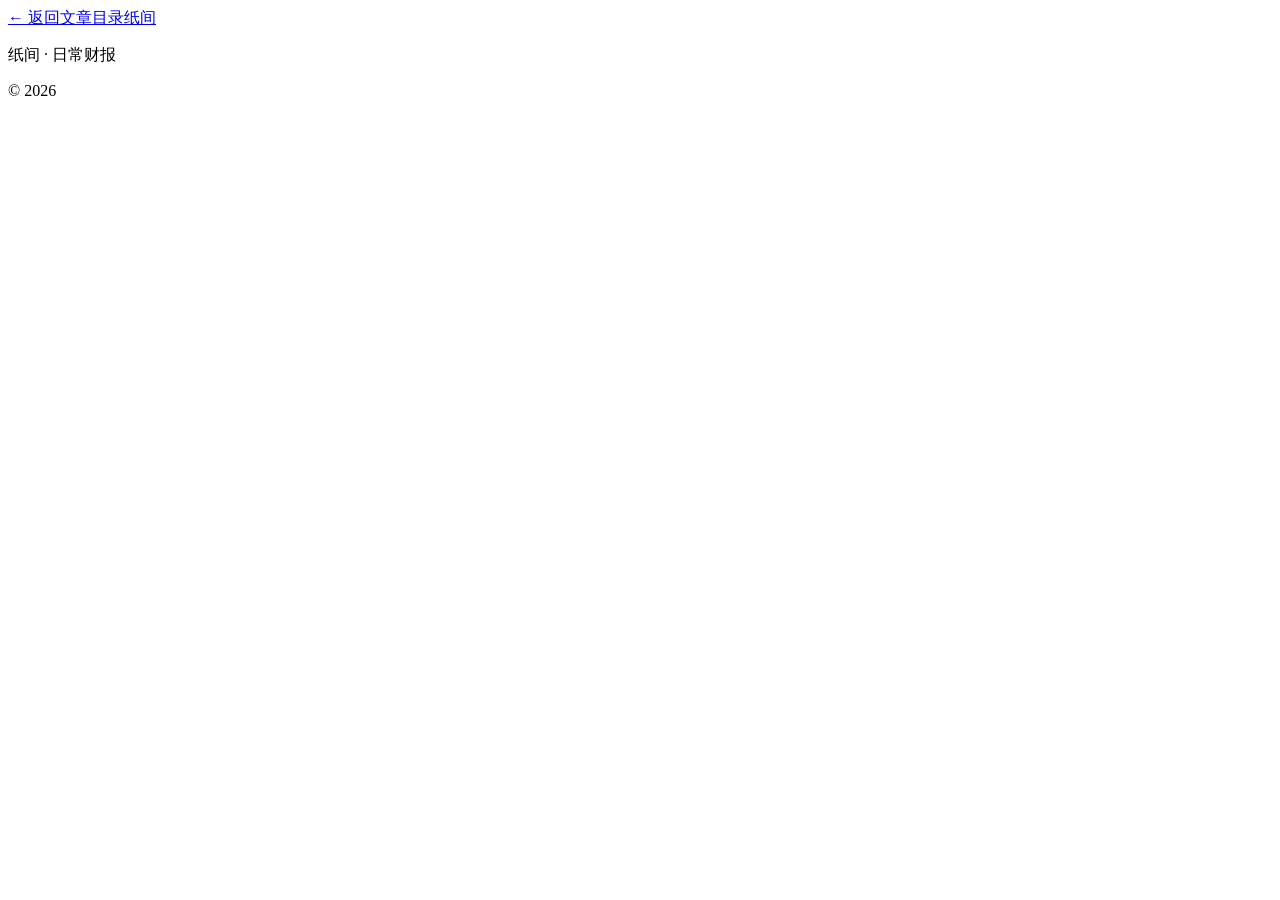
==== article.html @ 3ba77f06 "Create article.html" ====
<!doctype html>
<html lang="zh-CN">
  <head>
    <meta charset="UTF-8" />
    <meta name="viewport" content="width=device-width, initial-scale=1.0" />
    <meta name="theme-color" content="#f7f7f3" />
    <title>纸间 | 文章详情</title>
    <link rel="preconnect" href="https://fonts.googleapis.com" />
    <link rel="preconnect" href="https://fonts.gstatic.com" crossorigin />
    <link href="https://fonts.googleapis.com/css2?family=DM+Mono:wght@400;500&family=Noto+Serif+SC:wght@400;500;600;700&family=Source+Sans+3:wght@400;500;600;700&display=swap" rel="stylesheet" />
    <link rel="stylesheet" href="styles.css" />
  </head>
  <body class="detail-page">
    <div class="site-shell page-enter">
      <header class="topbar detail-topbar"><a class="back-link" href="index.html">← 返回文章目录</a><a class="brand" href="index.html" aria-label="纸间首页"><span>纸</span>间</a></header>
      <main class="detail-main"><article class="article-view detail-view" id="articleView" aria-live="polite"></article></main>
      <footer><p>纸间 · 日常财报</p><p>© 2026</p></footer>
    </div>
    <script src="detail.js"></script>
  </body>
</html>
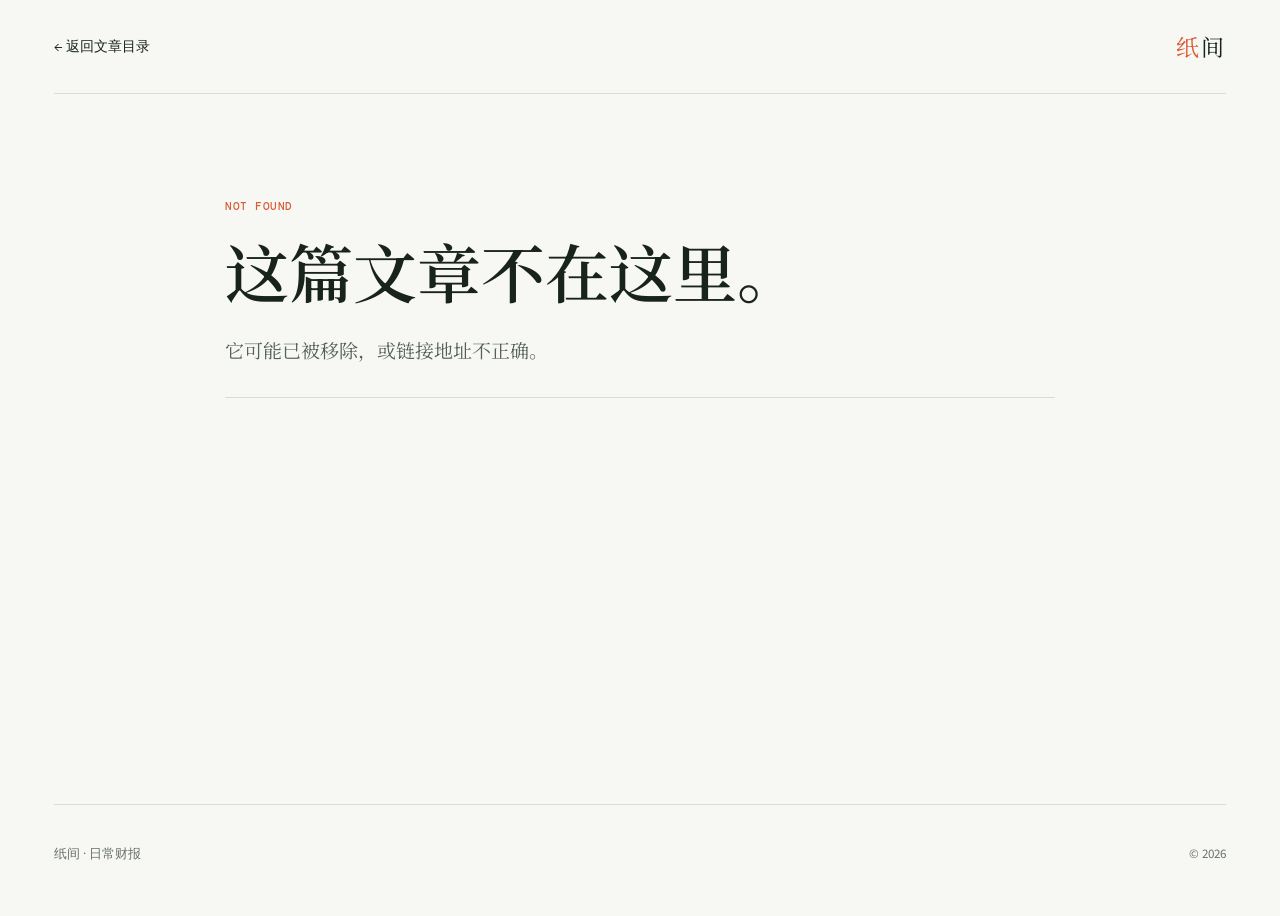
==== commit 9e1a34dd: "Add July 6 earnings article to personal blog" ====
--- a/article.html
+++ b/article.html
@@ -16,6 +16,7 @@
       <main class="detail-main"><article class="article-view detail-view" id="articleView" aria-live="polite"></article></main>
       <footer><p>纸间 · 日常财报</p><p>© 2026</p></footer>
     </div>
+    <script src="articles.js"></script>
     <script src="detail.js"></script>
   </body>
 </html>
--- a/styles.css
+++ b/styles.css
@@ -0,0 +1,37 @@
+:root { --paper:#f7f7f3; --ink:#18231e; --muted:#69726c; --line:#d9ddd6; --accent:#d95d39; --lime:#bdd74e; }
+* { box-sizing:border-box; }
+html { scroll-behavior:smooth; }
+body { margin:0; background:var(--paper); color:var(--ink); font-family:"Source Sans 3", sans-serif; }
+button,input,textarea { font:inherit; }
+.site-shell { max-width:1360px; margin:auto; padding:0 54px; }
+.topbar { height:94px; display:flex; align-items:center; border-bottom:1px solid var(--line); justify-content:space-between; }
+.brand { font-family:"Noto Serif SC",serif; font-size:23px; color:var(--ink); text-decoration:none; letter-spacing:2px; }.brand span{ color:var(--accent); }
+nav { display:flex; gap:30px; margin-left:90px; } nav a { color:var(--muted); text-decoration:none; font-size:15px; } nav a.active,nav a:hover { color:var(--ink); }
+.topbar-actions{display:flex;align-items:center;gap:10px}.favorites-button,.journal-link{border:1px solid var(--line);border-radius:999px;background:transparent;color:var(--ink);padding:9px 13px;cursor:pointer;text-decoration:none;font-size:14px;transition:background-color .2s ease,transform .2s ease}.favorites-button:hover,.journal-link:hover{background:#fff;transform:translateY(-1px)}.publish-button,.save-button { background:var(--ink); color:#fff; border:0; padding:11px 17px; cursor:pointer; font-weight:600; }.publish-button span{color:var(--lime);font-size:20px;line-height:12px;margin-right:5px}.publish-button:hover,.save-button:hover{background:#304139}
+.intro { padding:100px 0 82px; border-bottom:1px solid var(--line); }.eyebrow { color:var(--accent); font:500 11px "DM Mono",monospace; letter-spacing:1px; margin:0 0 24px; }
+h1,h2,h3 { font-family:"Noto Serif SC",serif; font-weight:600; }.intro h1 { font-size:clamp(46px,6vw,78px); letter-spacing:0; line-height:1.15; margin:0 0 24px; }.intro-copy { color:var(--muted); font-size:18px; line-height:1.8; margin:0; }
+.content-grid { min-height:360px; }.article-index { padding:36px 0 54px; max-width:760px; }.index-head { color:var(--muted); display:flex; justify-content:space-between; font:500 11px "DM Mono",monospace; letter-spacing:1px; padding-bottom:22px; }
+.article-list { display:flex; flex-direction:column; }.article-item { position:relative; display:block; text-align:left; border:0; border-top:1px solid var(--line); padding:17px 27px 17px 0; background:transparent; cursor:pointer; color:var(--ink); text-decoration:none; transition:padding .22s ease, color .22s ease, background-color .22s ease; }.article-item:last-child { border-bottom:1px solid var(--line); }.article-item.active { padding-left:13px; border-left:3px solid var(--accent); }.article-item:hover { padding-left:10px; color:var(--accent); }.article-item time { font:500 10px "DM Mono",monospace; color:var(--muted); }.article-item h3 { margin:7px 0 0; font-size:16px; line-height:1.45; font-weight:500; }.read-arrow { position:absolute; right:3px; top:50%; opacity:0; transform:translate(-8px,-50%); transition:opacity .22s ease,transform .22s ease; }.article-item:hover .read-arrow { opacity:1; transform:translate(0,-50%); }
+.article-view { padding:64px min(8vw,112px); max-width:930px; }.article-meta { font:500 11px "DM Mono",monospace; color:var(--accent); letter-spacing:.5px; }.article-view h2 { font-size:clamp(30px,4vw,48px); line-height:1.24; margin:18px 0 24px; }.article-view .lead { color:#536058; font-family:"Noto Serif SC",serif; font-size:19px; line-height:1.8; border-bottom:1px solid var(--line); padding-bottom:30px; margin-bottom:30px; }.article-body { font-family:"Noto Serif SC",serif; font-size:17px; line-height:2; }.article-body p { margin:0 0 20px; }.article-body h3 { font-size:22px; margin:34px 0 14px; }.article-body blockquote { border-left:3px solid var(--lime); color:#506057; margin:25px 0; padding:7px 0 7px 20px; }.article-body strong { color:var(--accent); font-weight:600; }
+.inline-image{margin:30px 0;border-radius:16px;overflow:hidden;background:#edf0ea}.inline-image img{display:block;width:100%;max-height:500px;object-fit:cover}.inline-image figcaption,.inline-chart figcaption{display:flex;align-items:center;justify-content:space-between;padding:11px 14px;color:var(--muted);font:13px "Source Sans 3",sans-serif}.inline-chart{margin:30px 0;padding:18px;border:1px solid var(--line);border-radius:16px;background:#fbfcf9}.inline-chart figcaption{padding:0 0 15px;color:var(--ink);font-weight:600}.chart-bars{display:flex;gap:12px;align-items:end;height:190px;padding:10px 4px 0;border-bottom:1px solid var(--line)}.chart-bar-wrap{position:relative;flex:1;height:100%;display:flex;flex-direction:column;justify-content:end;align-items:center;min-width:28px}.chart-bar{display:block;width:min(100%,44px);border-radius:9px 9px 2px 2px;background:var(--lime);animation:grow-bar .6s cubic-bezier(.2,.8,.2,1) both;transform-origin:bottom}.chart-value{font:12px "DM Mono",monospace;color:var(--muted);margin-bottom:5px}.chart-label{margin-top:7px;font:11px "Source Sans 3",sans-serif;color:var(--muted);white-space:nowrap;overflow:hidden;max-width:100%;text-overflow:ellipsis}.zoomable{cursor:zoom-in;transition:box-shadow .25s ease,transform .25s ease}.zoomable.expanded{position:fixed;z-index:20;inset:5vh 5vw;margin:0;display:flex;flex-direction:column;justify-content:center;background:#fff;box-shadow:0 24px 90px rgba(17,30,22,.35);cursor:zoom-out}.zoomable.expanded img{max-height:80vh;object-fit:contain}.zoomable.expanded .chart-bars{height:min(65vh,520px)}.hover-collect{opacity:0;border:1px solid #d8ded5;border-radius:999px;background:#fff;color:var(--ink);padding:6px 11px;font:600 12px "Source Sans 3",sans-serif;cursor:pointer;transition:opacity .18s ease,transform .18s ease,border-color .18s ease}.collectable-title{display:flex;align-items:center;gap:13px}.collectable-title:hover .hover-collect,.inline-image:hover .hover-collect,.inline-chart:hover .hover-collect{opacity:1}.hover-collect:hover{border-color:var(--accent);color:var(--accent);transform:translateY(-1px)}.selection-collect{position:fixed;z-index:30;border:0;border-radius:999px;background:var(--ink);color:#fff;padding:8px 12px;box-shadow:0 8px 20px rgba(17,30,22,.2);cursor:pointer}.collection-picker{display:grid;grid-template-columns:repeat(auto-fit,minmax(130px,1fr));gap:10px}.collection-picker button{padding:14px;border:1px solid var(--line);border-radius:12px;background:#fbfcf9;text-align:left;cursor:pointer;font-weight:600}.collection-picker button:hover{border-color:var(--accent);color:var(--accent)}@keyframes grow-bar{from{transform:scaleY(.05)}to{transform:scaleY(1)}}
+.empty-list { margin:0; padding:21px 0; border-top:1px solid var(--line); color:var(--muted); font-size:14px; line-height:1.7; }.empty-reading { padding:70px 0; text-align:center; color:var(--muted); }.empty-reading span { color:var(--accent); font-size:25px; }.empty-reading h2 { color:var(--ink); font-size:30px; margin:13px 0 7px; }.empty-reading p { margin:0; }
+footer { border-top:1px solid var(--line); padding:27px 0 40px; display:flex; justify-content:space-between; color:var(--muted); font-size:13px; }
+.detail-topbar { justify-content:space-between; }.back-link { color:var(--ink); font-size:14px; text-decoration:none; }.back-link:hover { color:var(--accent); }.detail-main { min-height:calc(100vh - 190px); }.detail-view { max-width:830px; margin:0 auto; padding:105px 0; }.article-title-row { display:flex; gap:24px; align-items:flex-start; justify-content:space-between; }.detail-view h1 { font-size:clamp(38px,5vw,64px); font-family:"Noto Serif SC",serif; line-height:1.22; margin:18px 0 24px; }.article-actions { display:flex; gap:8px; flex:none; margin-top:19px; }.edit-link,.delete-button { border:1px solid #cbd2c9; border-radius:999px; background:#fff; color:var(--ink); padding:7px 12px; cursor:pointer; font:600 13px "Source Sans 3",sans-serif; text-decoration:none; transition:transform .18s ease,box-shadow .18s ease,border-color .18s ease,color .18s ease; }.edit-link:hover,.delete-button:hover { border-color:var(--accent); color:var(--accent); transform:translateY(-2px); box-shadow:0 5px 14px rgba(23,35,29,.1); }.delete-button:hover { background:#fff5f1; }.page-enter { animation:page-enter .55s cubic-bezier(.2,.75,.3,1) both; }@keyframes page-enter { from { opacity:0; transform:translateY(14px); } to { opacity:1; transform:translateY(0); } }
+dialog { width:min(700px, calc(100% - 30px)); border:0; padding:0; background:transparent; border-radius:24px; }dialog::backdrop{background:rgba(20,31,26,.48);backdrop-filter:blur(7px);animation:backdrop-in .28s ease-out}dialog[open]{animation:dialog-in .42s cubic-bezier(.2,.85,.25,1) both}.composer-card { background:#fff; padding:34px; border:1px solid rgba(216,221,214,.9); border-radius:24px; box-shadow:0 28px 85px rgba(17,30,22,.22); }.composer-head { display:flex; justify-content:space-between; align-items:flex-start; margin-bottom:25px; padding:3px 3px 22px; border-bottom:1px solid var(--line); }.composer-head .eyebrow{margin-bottom:8px}.composer-head h2{margin:0;font-size:29px}.icon-button{width:36px;height:36px;border:0;border-radius:50%;background:#edf0ea;font-size:29px;line-height:28px;cursor:pointer;color:var(--muted);transition:transform .2s ease,background-color .2s ease,color .2s ease}.icon-button:hover{background:var(--ink);color:#fff;transform:rotate(90deg)}
+label { display:block; font-weight:600; font-size:14px; margin-top:16px; }.label-note { color:var(--muted); font-size:12px; font-weight:400; }input,textarea { display:block; width:100%; margin-top:7px; border:1px solid #d7ddd5; border-radius:10px; padding:11px 13px; outline:0; background:#f9faf7; resize:vertical; font-size:15px; transition:border-color .2s ease,box-shadow .2s ease,background-color .2s ease; }input:focus,textarea:focus{border-color:var(--accent);background:#fff;box-shadow:0 0 0 4px rgba(217,93,57,.12)}.form-row{display:grid;grid-template-columns:1fr 1fr;gap:16px}.import-row{display:flex;gap:12px;align-items:center;margin-top:18px;padding:11px 13px;border:1px dashed #c7cec5;border-radius:12px;color:var(--muted);font-size:12px}.import-button,.cancel-button{background:transparent;border:1px solid #bac2b9;border-radius:9px;padding:9px 13px;cursor:pointer;transition:transform .18s ease,border-color .18s ease,background-color .18s ease}.import-button:hover,.cancel-button:hover{border-color:var(--ink);background:#f1f4ef;transform:translateY(-1px)}.composer-actions{display:flex;justify-content:flex-end;gap:12px;margin-top:26px;padding-top:21px;border-top:1px solid var(--line)}.save-button{border-radius:9px;padding:10px 18px;transition:transform .18s ease,box-shadow .18s ease,background-color .18s ease}.save-button:hover{transform:translateY(-2px);box-shadow:0 8px 18px rgba(24,35,30,.19)}@keyframes dialog-in{from{opacity:0;transform:translateY(20px) scale(.97)}to{opacity:1;transform:translateY(0) scale(1)}}@keyframes backdrop-in{from{opacity:0}to{opacity:1}}
+.content-tools{display:flex;gap:10px;margin-top:18px}.tool-button{border:1px solid #cbd2c9;border-radius:999px;background:#fff;color:var(--ink);padding:8px 12px;cursor:pointer;transition:transform .18s ease,border-color .18s ease}.tool-button:hover{border-color:var(--accent);transform:translateY(-1px)}.chart-builder{margin-top:14px;padding:4px 15px 15px;border:1px solid #dce2da;border-radius:14px;background:#f6f8f4}.insert-chart-button{margin-top:15px;border:0;border-radius:9px;background:var(--lime);color:var(--ink);padding:9px 13px;font-weight:600;cursor:pointer}.favorites-card{width:min(620px,calc(100vw - 30px));max-height:min(700px,calc(100vh - 30px));overflow:auto;background:#fff;padding:30px;border:1px solid var(--line);border-radius:24px;box-shadow:0 28px 85px rgba(17,30,22,.22)}.folder-form{display:flex;gap:10px}.folder-form input{margin:0}.folder-pills{display:flex;flex-wrap:wrap;gap:8px;margin:17px 0}.folder-pill{border-radius:999px;background:#eef2e7;color:#4c5c3d;padding:5px 10px;font-size:12px}.favorites-list{display:grid;gap:10px}.favorite-card{display:flex;justify-content:space-between;gap:18px;padding:14px;border:1px solid var(--line);border-radius:14px;background:#fbfcf9}.favorite-card p,.favorite-card h3,.favorite-card span{margin:0}.favorite-card p,.favorite-card span{font-size:12px;color:var(--muted)}.favorite-card h3{font-family:"Noto Serif SC",serif;font-size:16px}.remove-favorite{border:0;border-radius:50%;background:#f1f4ef;width:28px;height:28px;cursor:pointer;color:var(--muted)}.empty-favorites{color:var(--muted);line-height:1.7}
+.content-tools{display:flex;gap:10px;margin-top:18px}.tool-button{border:1px solid #cbd2c9;border-radius:999px;background:#fff;color:var(--ink);padding:8px 12px;cursor:pointer;transition:transform .18s ease,border-color .18s ease}.tool-button:hover{border-color:var(--accent);transform:translateY(-1px)}.chart-builder{margin-top:14px;padding:4px 15px 15px;border:1px solid #dce2da;border-radius:14px;background:#f6f8f4}.insert-chart-button{margin-top:15px;border:0;border-radius:9px;background:var(--lime);color:var(--ink);padding:9px 13px;font-weight:600;cursor:pointer}.favorites-card{width:min(620px,calc(100vw - 30px));max-height:min(700px,calc(100vh - 30px));overflow:auto;background:#fff;padding:30px;border:1px solid var(--line);border-radius:24px;box-shadow:0 28px 85px rgba(17,30,22,.22)}.folder-form{display:flex;gap:10px}.folder-form input{margin:0}.folder-form .save-button{min-width:76px;white-space:nowrap}.folder-pills{display:flex;flex-wrap:wrap;gap:8px;margin:17px 0}.folder-pill{border:0;border-radius:999px;background:#eef2e7;color:#4c5c3d;padding:7px 12px;font-size:13px;cursor:pointer}.folder-pill.active{background:var(--ink);color:#fff}.favorites-list{display:grid;gap:20px}.folder-section{border:1px solid var(--line);border-radius:16px;padding:15px}.folder-section>h3{margin:0 0 13px;font-size:19px}.favorite-tabs{display:grid;grid-template-columns:repeat(4,1fr);gap:7px}.favorite-tab{border:1px solid var(--line);border-radius:10px;background:#fff;padding:10px 6px;cursor:pointer;font-weight:600}.favorite-tab span{display:block;color:var(--muted);font:11px "DM Mono",monospace;margin-top:3px}.favorite-tab.active{border-color:var(--accent);background:#fff5f1;color:var(--accent)}.favorite-detail{margin-top:13px;border-top:1px solid var(--line)}.favorite-card{display:flex;justify-content:space-between;gap:18px;padding:10px 0}.favorite-card h3{margin:0;font-family:"Noto Serif SC",serif;font-size:16px}.remove-favorite{border:0;border-radius:50%;background:#f1f4ef;width:28px;height:28px;cursor:pointer;color:var(--muted)}.empty-favorites,.empty-group{color:var(--muted);line-height:1.7}.empty-group{margin:15px 0 2px;font-size:13px}.notes-home{padding:80px 0}.write-note-module{border-bottom:1px solid var(--line);padding:0 0 58px}.write-note-module>div{display:flex;align-items:end;justify-content:space-between;gap:30px}.write-note-module h1{font-size:clamp(44px,6vw,72px);margin:0}.write-note-module p:not(.eyebrow){margin:15px 0 0;color:var(--muted);font-size:18px}.write-note-link{flex:none;border-radius:999px;background:var(--ink);color:#fff;padding:13px 18px;text-decoration:none;font-weight:600;transition:transform .2s ease}.write-note-link:hover{transform:translateY(-3px)}.write-note-link span{color:var(--lime);margin-left:7px;font-size:18px}.saved-notes{padding-top:36px}.notes-grid{display:grid;grid-template-columns:repeat(auto-fill,minmax(240px,1fr));gap:14px}.note-card{border:1px solid var(--line);border-radius:14px;background:#fff;padding:17px;text-align:left;cursor:pointer;transition:transform .2s ease,box-shadow .2s ease}.note-card:hover{transform:translateY(-3px);box-shadow:0 13px 25px rgba(23,35,29,.08)}.note-card time{font:11px "DM Mono",monospace;color:var(--accent)}.note-card h2{font-family:"Noto Serif SC",serif;font-size:20px;margin:7px 0}.note-card p{color:var(--muted);font-size:14px;line-height:1.6;margin:0;display:-webkit-box;-webkit-line-clamp:3;-webkit-box-orient:vertical;overflow:hidden}.note-card span{display:block;margin-top:13px;color:var(--accent);font-size:13px}.note-viewer-card{position:relative;width:min(720px,calc(100vw - 30px));max-height:calc(100vh - 40px);overflow:auto;background:#fff;padding:48px;border-radius:24px;box-shadow:0 28px 85px rgba(17,30,22,.22)}.note-viewer-card .icon-button{position:absolute;right:24px;top:24px}.note-viewer-card time{font:12px "DM Mono",monospace;color:var(--accent)}.note-viewer-card h1{font-size:42px;margin:15px 0 28px}.note-viewer-card p{font-family:"Noto Serif SC",serif;font-size:18px;line-height:2;margin:0 0 17px}.note-editor-page{max-width:760px;margin:0 auto;padding:85px 0}.note-editor-page h1{font-size:52px;margin:0 0 13px}.notes-intro{color:var(--muted);margin:0 0 36px;font-size:17px}.note-actions{display:flex;justify-content:flex-end;gap:10px;margin-top:20px}.reference-button{border:1px solid var(--line);border-radius:9px;background:#fff;padding:10px 14px;cursor:pointer}.reference-list{display:grid;gap:9px}.reference-item{display:grid;gap:4px;border:1px solid var(--line);border-radius:12px;background:#fbfcf9;padding:13px;text-align:left;cursor:pointer}.reference-item span{font-size:12px;color:var(--muted)}.reference-item strong{font-family:"Noto Serif SC",serif}
+@media (max-width:720px){.site-shell{padding:0 22px}.topbar{height:76px}nav{display:none}.topbar-actions{gap:6px}.favorites-button,.journal-link{padding:8px 10px;font-size:13px}.publish-button{padding:9px 12px;font-size:14px}.intro{padding:66px 0 55px}.intro-copy{font-size:16px}.content-grid{display:block}.article-index{border-right:0;padding:28px 0 42px}.article-list{max-height:245px;overflow:auto}.article-view{padding:42px 0 55px}.article-view .lead{font-size:17px}.article-body{font-size:16px}footer{padding-top:22px}.composer-card{padding:25px 20px}.form-row{grid-template-columns:1fr}.composer-head h2{font-size:24px}.article-title-row{display:block}.article-actions{margin-top:-8px;margin-bottom:20px}.write-note-module>div{display:block}.write-note-link{display:inline-block;margin-top:27px}.notes-home{padding:55px 0}.notes-grid{grid-template-columns:1fr}.note-viewer-card{padding:38px 24px}.note-viewer-card h1{font-size:32px}.favorite-tabs{grid-template-columns:repeat(2,1fr)}.folder-form .save-button{min-width:76px}.note-editor-page{padding:55px 0}.note-editor-page h1{font-size:42px}.zoomable.expanded{inset:3vh 3vw}}
+
+.article-body ul{margin:0 0 25px;padding-left:24px}
+.article-body li{margin:8px 0;padding-left:5px}
+.article-body li::marker{color:var(--accent)}
+.article-body a{color:#2c6794;text-decoration-color:#a8c4d8;text-underline-offset:4px}
+.article-body a:hover{color:var(--accent);text-decoration-color:var(--accent)}
+.inline-image{background:#fff;border:1px solid var(--line)}
+.inline-image img{object-fit:contain}
+@media (max-width:720px){
+  .chart-bars{gap:6px}
+  .chart-bar-wrap{min-width:44px}
+  .chart-label{font-size:9px;line-height:1.25;white-space:normal;overflow:visible;text-align:center}
+}
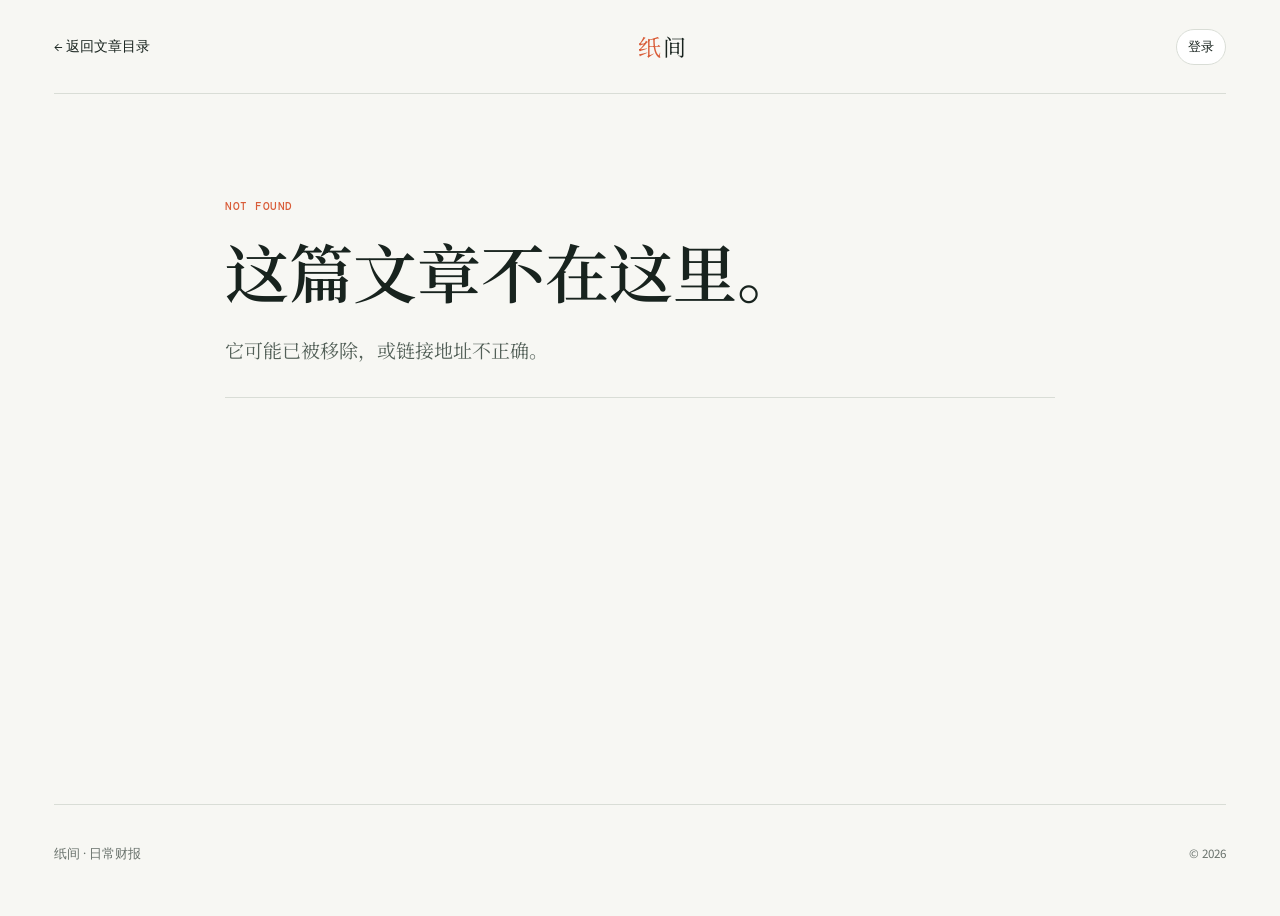
==== commit e09c4be5: "Add account-backed user collections" ====
--- a/article.html
+++ b/article.html
@@ -16,7 +16,9 @@
       <main class="detail-main"><article class="article-view detail-view" id="articleView" aria-live="polite"></article></main>
       <footer><p>纸间 · 日常财报</p><p>© 2026</p></footer>
     </div>
+    <script src="local-content.js"></script>
     <script src="articles.js"></script>
+    <script src="auth.js"></script>
     <script src="detail.js"></script>
   </body>
 </html>
--- a/styles.css
+++ b/styles.css
@@ -13,7 +13,7 @@
 .content-grid { min-height:360px; }.article-index { padding:36px 0 54px; max-width:760px; }.index-head { color:var(--muted); display:flex; justify-content:space-between; font:500 11px "DM Mono",monospace; letter-spacing:1px; padding-bottom:22px; }
 .article-list { display:flex; flex-direction:column; }.article-item { position:relative; display:block; text-align:left; border:0; border-top:1px solid var(--line); padding:17px 27px 17px 0; background:transparent; cursor:pointer; color:var(--ink); text-decoration:none; transition:padding .22s ease, color .22s ease, background-color .22s ease; }.article-item:last-child { border-bottom:1px solid var(--line); }.article-item.active { padding-left:13px; border-left:3px solid var(--accent); }.article-item:hover { padding-left:10px; color:var(--accent); }.article-item time { font:500 10px "DM Mono",monospace; color:var(--muted); }.article-item h3 { margin:7px 0 0; font-size:16px; line-height:1.45; font-weight:500; }.read-arrow { position:absolute; right:3px; top:50%; opacity:0; transform:translate(-8px,-50%); transition:opacity .22s ease,transform .22s ease; }.article-item:hover .read-arrow { opacity:1; transform:translate(0,-50%); }
 .article-view { padding:64px min(8vw,112px); max-width:930px; }.article-meta { font:500 11px "DM Mono",monospace; color:var(--accent); letter-spacing:.5px; }.article-view h2 { font-size:clamp(30px,4vw,48px); line-height:1.24; margin:18px 0 24px; }.article-view .lead { color:#536058; font-family:"Noto Serif SC",serif; font-size:19px; line-height:1.8; border-bottom:1px solid var(--line); padding-bottom:30px; margin-bottom:30px; }.article-body { font-family:"Noto Serif SC",serif; font-size:17px; line-height:2; }.article-body p { margin:0 0 20px; }.article-body h3 { font-size:22px; margin:34px 0 14px; }.article-body blockquote { border-left:3px solid var(--lime); color:#506057; margin:25px 0; padding:7px 0 7px 20px; }.article-body strong { color:var(--accent); font-weight:600; }
-.inline-image{margin:30px 0;border-radius:16px;overflow:hidden;background:#edf0ea}.inline-image img{display:block;width:100%;max-height:500px;object-fit:cover}.inline-image figcaption,.inline-chart figcaption{display:flex;align-items:center;justify-content:space-between;padding:11px 14px;color:var(--muted);font:13px "Source Sans 3",sans-serif}.inline-chart{margin:30px 0;padding:18px;border:1px solid var(--line);border-radius:16px;background:#fbfcf9}.inline-chart figcaption{padding:0 0 15px;color:var(--ink);font-weight:600}.chart-bars{display:flex;gap:12px;align-items:end;height:190px;padding:10px 4px 0;border-bottom:1px solid var(--line)}.chart-bar-wrap{position:relative;flex:1;height:100%;display:flex;flex-direction:column;justify-content:end;align-items:center;min-width:28px}.chart-bar{display:block;width:min(100%,44px);border-radius:9px 9px 2px 2px;background:var(--lime);animation:grow-bar .6s cubic-bezier(.2,.8,.2,1) both;transform-origin:bottom}.chart-value{font:12px "DM Mono",monospace;color:var(--muted);margin-bottom:5px}.chart-label{margin-top:7px;font:11px "Source Sans 3",sans-serif;color:var(--muted);white-space:nowrap;overflow:hidden;max-width:100%;text-overflow:ellipsis}.zoomable{cursor:zoom-in;transition:box-shadow .25s ease,transform .25s ease}.zoomable.expanded{position:fixed;z-index:20;inset:5vh 5vw;margin:0;display:flex;flex-direction:column;justify-content:center;background:#fff;box-shadow:0 24px 90px rgba(17,30,22,.35);cursor:zoom-out}.zoomable.expanded img{max-height:80vh;object-fit:contain}.zoomable.expanded .chart-bars{height:min(65vh,520px)}.hover-collect{opacity:0;border:1px solid #d8ded5;border-radius:999px;background:#fff;color:var(--ink);padding:6px 11px;font:600 12px "Source Sans 3",sans-serif;cursor:pointer;transition:opacity .18s ease,transform .18s ease,border-color .18s ease}.collectable-title{display:flex;align-items:center;gap:13px}.collectable-title:hover .hover-collect,.inline-image:hover .hover-collect,.inline-chart:hover .hover-collect{opacity:1}.hover-collect:hover{border-color:var(--accent);color:var(--accent);transform:translateY(-1px)}.selection-collect{position:fixed;z-index:30;border:0;border-radius:999px;background:var(--ink);color:#fff;padding:8px 12px;box-shadow:0 8px 20px rgba(17,30,22,.2);cursor:pointer}.collection-picker{display:grid;grid-template-columns:repeat(auto-fit,minmax(130px,1fr));gap:10px}.collection-picker button{padding:14px;border:1px solid var(--line);border-radius:12px;background:#fbfcf9;text-align:left;cursor:pointer;font-weight:600}.collection-picker button:hover{border-color:var(--accent);color:var(--accent)}@keyframes grow-bar{from{transform:scaleY(.05)}to{transform:scaleY(1)}}
+.inline-image{margin:30px 0;border-radius:16px;overflow:hidden;background:#edf0ea}.inline-image img{display:block;width:100%;max-height:500px;object-fit:cover}.inline-image figcaption,.inline-chart figcaption{display:flex;align-items:center;justify-content:space-between;padding:11px 14px;color:var(--muted);font:13px "Source Sans 3",sans-serif}.inline-chart{margin:30px 0;padding:18px;border:1px solid var(--line);border-radius:16px;background:#fbfcf9}.inline-chart figcaption{padding:0 0 15px;color:var(--ink);font-weight:600}.chart-bars{display:flex;gap:12px;align-items:end;height:190px;padding:10px 4px 0;border-bottom:1px solid var(--line)}.chart-bar-wrap{position:relative;flex:1;height:100%;display:flex;flex-direction:column;justify-content:end;align-items:center;min-width:28px}.chart-bar{display:block;width:min(100%,44px);border-radius:9px 9px 2px 2px;background:var(--lime);animation:grow-bar .6s cubic-bezier(.2,.8,.2,1) both;transform-origin:bottom}.chart-value{font:12px "DM Mono",monospace;color:var(--muted);margin-bottom:5px}.chart-label{margin-top:7px;font:11px "Source Sans 3",sans-serif;color:var(--muted);white-space:nowrap;overflow:hidden;max-width:100%;text-overflow:ellipsis}.hover-collect{opacity:0;border:1px solid #d8ded5;border-radius:999px;background:#fff;color:var(--ink);padding:6px 11px;font:600 12px "Source Sans 3",sans-serif;cursor:pointer;transition:opacity .18s ease,transform .18s ease,border-color .18s ease}.collectable-title{display:flex;align-items:center;gap:13px}.collectable-title:hover .hover-collect,.inline-image:hover .hover-collect,.inline-chart:hover .hover-collect{opacity:1}.hover-collect:hover{border-color:var(--accent);color:var(--accent);transform:translateY(-1px)}.selection-collect{position:fixed;z-index:30;border:0;border-radius:999px;background:var(--ink);color:#fff;padding:8px 12px;box-shadow:0 8px 20px rgba(17,30,22,.2);cursor:pointer}.collection-picker{display:grid;grid-template-columns:repeat(auto-fit,minmax(130px,1fr));gap:10px}.collection-picker button{padding:14px;border:1px solid var(--line);border-radius:12px;background:#fbfcf9;text-align:left;cursor:pointer;font-weight:600}.collection-picker button:hover{border-color:var(--accent);color:var(--accent)}@keyframes grow-bar{from{transform:scaleY(.05)}to{transform:scaleY(1)}}
 .empty-list { margin:0; padding:21px 0; border-top:1px solid var(--line); color:var(--muted); font-size:14px; line-height:1.7; }.empty-reading { padding:70px 0; text-align:center; color:var(--muted); }.empty-reading span { color:var(--accent); font-size:25px; }.empty-reading h2 { color:var(--ink); font-size:30px; margin:13px 0 7px; }.empty-reading p { margin:0; }
 footer { border-top:1px solid var(--line); padding:27px 0 40px; display:flex; justify-content:space-between; color:var(--muted); font-size:13px; }
 .detail-topbar { justify-content:space-between; }.back-link { color:var(--ink); font-size:14px; text-decoration:none; }.back-link:hover { color:var(--accent); }.detail-main { min-height:calc(100vh - 190px); }.detail-view { max-width:830px; margin:0 auto; padding:105px 0; }.article-title-row { display:flex; gap:24px; align-items:flex-start; justify-content:space-between; }.detail-view h1 { font-size:clamp(38px,5vw,64px); font-family:"Noto Serif SC",serif; line-height:1.22; margin:18px 0 24px; }.article-actions { display:flex; gap:8px; flex:none; margin-top:19px; }.edit-link,.delete-button { border:1px solid #cbd2c9; border-radius:999px; background:#fff; color:var(--ink); padding:7px 12px; cursor:pointer; font:600 13px "Source Sans 3",sans-serif; text-decoration:none; transition:transform .18s ease,box-shadow .18s ease,border-color .18s ease,color .18s ease; }.edit-link:hover,.delete-button:hover { border-color:var(--accent); color:var(--accent); transform:translateY(-2px); box-shadow:0 5px 14px rgba(23,35,29,.1); }.delete-button:hover { background:#fff5f1; }.page-enter { animation:page-enter .55s cubic-bezier(.2,.75,.3,1) both; }@keyframes page-enter { from { opacity:0; transform:translateY(14px); } to { opacity:1; transform:translateY(0); } }
@@ -21,7 +21,8 @@
 label { display:block; font-weight:600; font-size:14px; margin-top:16px; }.label-note { color:var(--muted); font-size:12px; font-weight:400; }input,textarea { display:block; width:100%; margin-top:7px; border:1px solid #d7ddd5; border-radius:10px; padding:11px 13px; outline:0; background:#f9faf7; resize:vertical; font-size:15px; transition:border-color .2s ease,box-shadow .2s ease,background-color .2s ease; }input:focus,textarea:focus{border-color:var(--accent);background:#fff;box-shadow:0 0 0 4px rgba(217,93,57,.12)}.form-row{display:grid;grid-template-columns:1fr 1fr;gap:16px}.import-row{display:flex;gap:12px;align-items:center;margin-top:18px;padding:11px 13px;border:1px dashed #c7cec5;border-radius:12px;color:var(--muted);font-size:12px}.import-button,.cancel-button{background:transparent;border:1px solid #bac2b9;border-radius:9px;padding:9px 13px;cursor:pointer;transition:transform .18s ease,border-color .18s ease,background-color .18s ease}.import-button:hover,.cancel-button:hover{border-color:var(--ink);background:#f1f4ef;transform:translateY(-1px)}.composer-actions{display:flex;justify-content:flex-end;gap:12px;margin-top:26px;padding-top:21px;border-top:1px solid var(--line)}.save-button{border-radius:9px;padding:10px 18px;transition:transform .18s ease,box-shadow .18s ease,background-color .18s ease}.save-button:hover{transform:translateY(-2px);box-shadow:0 8px 18px rgba(24,35,30,.19)}@keyframes dialog-in{from{opacity:0;transform:translateY(20px) scale(.97)}to{opacity:1;transform:translateY(0) scale(1)}}@keyframes backdrop-in{from{opacity:0}to{opacity:1}}
 .content-tools{display:flex;gap:10px;margin-top:18px}.tool-button{border:1px solid #cbd2c9;border-radius:999px;background:#fff;color:var(--ink);padding:8px 12px;cursor:pointer;transition:transform .18s ease,border-color .18s ease}.tool-button:hover{border-color:var(--accent);transform:translateY(-1px)}.chart-builder{margin-top:14px;padding:4px 15px 15px;border:1px solid #dce2da;border-radius:14px;background:#f6f8f4}.insert-chart-button{margin-top:15px;border:0;border-radius:9px;background:var(--lime);color:var(--ink);padding:9px 13px;font-weight:600;cursor:pointer}.favorites-card{width:min(620px,calc(100vw - 30px));max-height:min(700px,calc(100vh - 30px));overflow:auto;background:#fff;padding:30px;border:1px solid var(--line);border-radius:24px;box-shadow:0 28px 85px rgba(17,30,22,.22)}.folder-form{display:flex;gap:10px}.folder-form input{margin:0}.folder-pills{display:flex;flex-wrap:wrap;gap:8px;margin:17px 0}.folder-pill{border-radius:999px;background:#eef2e7;color:#4c5c3d;padding:5px 10px;font-size:12px}.favorites-list{display:grid;gap:10px}.favorite-card{display:flex;justify-content:space-between;gap:18px;padding:14px;border:1px solid var(--line);border-radius:14px;background:#fbfcf9}.favorite-card p,.favorite-card h3,.favorite-card span{margin:0}.favorite-card p,.favorite-card span{font-size:12px;color:var(--muted)}.favorite-card h3{font-family:"Noto Serif SC",serif;font-size:16px}.remove-favorite{border:0;border-radius:50%;background:#f1f4ef;width:28px;height:28px;cursor:pointer;color:var(--muted)}.empty-favorites{color:var(--muted);line-height:1.7}
 .content-tools{display:flex;gap:10px;margin-top:18px}.tool-button{border:1px solid #cbd2c9;border-radius:999px;background:#fff;color:var(--ink);padding:8px 12px;cursor:pointer;transition:transform .18s ease,border-color .18s ease}.tool-button:hover{border-color:var(--accent);transform:translateY(-1px)}.chart-builder{margin-top:14px;padding:4px 15px 15px;border:1px solid #dce2da;border-radius:14px;background:#f6f8f4}.insert-chart-button{margin-top:15px;border:0;border-radius:9px;background:var(--lime);color:var(--ink);padding:9px 13px;font-weight:600;cursor:pointer}.favorites-card{width:min(620px,calc(100vw - 30px));max-height:min(700px,calc(100vh - 30px));overflow:auto;background:#fff;padding:30px;border:1px solid var(--line);border-radius:24px;box-shadow:0 28px 85px rgba(17,30,22,.22)}.folder-form{display:flex;gap:10px}.folder-form input{margin:0}.folder-form .save-button{min-width:76px;white-space:nowrap}.folder-pills{display:flex;flex-wrap:wrap;gap:8px;margin:17px 0}.folder-pill{border:0;border-radius:999px;background:#eef2e7;color:#4c5c3d;padding:7px 12px;font-size:13px;cursor:pointer}.folder-pill.active{background:var(--ink);color:#fff}.favorites-list{display:grid;gap:20px}.folder-section{border:1px solid var(--line);border-radius:16px;padding:15px}.folder-section>h3{margin:0 0 13px;font-size:19px}.favorite-tabs{display:grid;grid-template-columns:repeat(4,1fr);gap:7px}.favorite-tab{border:1px solid var(--line);border-radius:10px;background:#fff;padding:10px 6px;cursor:pointer;font-weight:600}.favorite-tab span{display:block;color:var(--muted);font:11px "DM Mono",monospace;margin-top:3px}.favorite-tab.active{border-color:var(--accent);background:#fff5f1;color:var(--accent)}.favorite-detail{margin-top:13px;border-top:1px solid var(--line)}.favorite-card{display:flex;justify-content:space-between;gap:18px;padding:10px 0}.favorite-card h3{margin:0;font-family:"Noto Serif SC",serif;font-size:16px}.remove-favorite{border:0;border-radius:50%;background:#f1f4ef;width:28px;height:28px;cursor:pointer;color:var(--muted)}.empty-favorites,.empty-group{color:var(--muted);line-height:1.7}.empty-group{margin:15px 0 2px;font-size:13px}.notes-home{padding:80px 0}.write-note-module{border-bottom:1px solid var(--line);padding:0 0 58px}.write-note-module>div{display:flex;align-items:end;justify-content:space-between;gap:30px}.write-note-module h1{font-size:clamp(44px,6vw,72px);margin:0}.write-note-module p:not(.eyebrow){margin:15px 0 0;color:var(--muted);font-size:18px}.write-note-link{flex:none;border-radius:999px;background:var(--ink);color:#fff;padding:13px 18px;text-decoration:none;font-weight:600;transition:transform .2s ease}.write-note-link:hover{transform:translateY(-3px)}.write-note-link span{color:var(--lime);margin-left:7px;font-size:18px}.saved-notes{padding-top:36px}.notes-grid{display:grid;grid-template-columns:repeat(auto-fill,minmax(240px,1fr));gap:14px}.note-card{border:1px solid var(--line);border-radius:14px;background:#fff;padding:17px;text-align:left;cursor:pointer;transition:transform .2s ease,box-shadow .2s ease}.note-card:hover{transform:translateY(-3px);box-shadow:0 13px 25px rgba(23,35,29,.08)}.note-card time{font:11px "DM Mono",monospace;color:var(--accent)}.note-card h2{font-family:"Noto Serif SC",serif;font-size:20px;margin:7px 0}.note-card p{color:var(--muted);font-size:14px;line-height:1.6;margin:0;display:-webkit-box;-webkit-line-clamp:3;-webkit-box-orient:vertical;overflow:hidden}.note-card span{display:block;margin-top:13px;color:var(--accent);font-size:13px}.note-viewer-card{position:relative;width:min(720px,calc(100vw - 30px));max-height:calc(100vh - 40px);overflow:auto;background:#fff;padding:48px;border-radius:24px;box-shadow:0 28px 85px rgba(17,30,22,.22)}.note-viewer-card .icon-button{position:absolute;right:24px;top:24px}.note-viewer-card time{font:12px "DM Mono",monospace;color:var(--accent)}.note-viewer-card h1{font-size:42px;margin:15px 0 28px}.note-viewer-card p{font-family:"Noto Serif SC",serif;font-size:18px;line-height:2;margin:0 0 17px}.note-editor-page{max-width:760px;margin:0 auto;padding:85px 0}.note-editor-page h1{font-size:52px;margin:0 0 13px}.notes-intro{color:var(--muted);margin:0 0 36px;font-size:17px}.note-actions{display:flex;justify-content:flex-end;gap:10px;margin-top:20px}.reference-button{border:1px solid var(--line);border-radius:9px;background:#fff;padding:10px 14px;cursor:pointer}.reference-list{display:grid;gap:9px}.reference-item{display:grid;gap:4px;border:1px solid var(--line);border-radius:12px;background:#fbfcf9;padding:13px;text-align:left;cursor:pointer}.reference-item span{font-size:12px;color:var(--muted)}.reference-item strong{font-family:"Noto Serif SC",serif}
-@media (max-width:720px){.site-shell{padding:0 22px}.topbar{height:76px}nav{display:none}.topbar-actions{gap:6px}.favorites-button,.journal-link{padding:8px 10px;font-size:13px}.publish-button{padding:9px 12px;font-size:14px}.intro{padding:66px 0 55px}.intro-copy{font-size:16px}.content-grid{display:block}.article-index{border-right:0;padding:28px 0 42px}.article-list{max-height:245px;overflow:auto}.article-view{padding:42px 0 55px}.article-view .lead{font-size:17px}.article-body{font-size:16px}footer{padding-top:22px}.composer-card{padding:25px 20px}.form-row{grid-template-columns:1fr}.composer-head h2{font-size:24px}.article-title-row{display:block}.article-actions{margin-top:-8px;margin-bottom:20px}.write-note-module>div{display:block}.write-note-link{display:inline-block;margin-top:27px}.notes-home{padding:55px 0}.notes-grid{grid-template-columns:1fr}.note-viewer-card{padding:38px 24px}.note-viewer-card h1{font-size:32px}.favorite-tabs{grid-template-columns:repeat(2,1fr)}.folder-form .save-button{min-width:76px}.note-editor-page{padding:55px 0}.note-editor-page h1{font-size:42px}.zoomable.expanded{inset:3vh 3vw}}
+@media (max-width:720px){.site-shell{padding:0 22px}.topbar{height:76px}nav{display:none}.topbar-actions{gap:6px}.favorites-button,.journal-link{padding:8px 10px;font-size:13px}.publish-button{padding:9px 12px;font-size:14px}.intro{padding:66px 0 55px}.intro-copy{font-size:16px}.content-grid{display:block}.article-index{border-right:0;padding:28px 0 42px}.article-list{max-height:245px;overflow:auto}.article-view{padding:42px 0 55px}.article-view .lead{font-size:17px}.article-body{font-size:16px}footer{padding-top:22px}.composer-card{padding:25px 20px}.form-row{grid-template-columns:1fr}.composer-head h2{font-size:24px}.article-title-row{display:block}.article-actions{margin-top:-8px;margin-bottom:20px}.write-note-module>div{display:block}.write-note-link{display:inline-block;margin-top:27px}.notes-home{padding:55px 0}.notes-grid{grid-template-columns:1fr}.note-viewer-card{padding:38px 24px}.note-viewer-card h1{font-size:32px}.favorite-tabs{grid-template-columns:repeat(2,1fr)}.folder-form .save-button{min-width:76px}.note-editor-page{padding:55px 0}.note-editor-page h1{font-size:42px}}
+.account-controls{display:flex;align-items:center;gap:7px}.auth-button{border:1px solid var(--line);border-radius:999px;background:#fff;color:var(--ink);padding:8px 11px;cursor:pointer;font-size:13px}.account-label{font:11px "DM Mono",monospace;color:var(--muted);white-space:nowrap}.login-card{width:min(390px,calc(100vw - 30px));background:#fff;border:0;border-radius:24px;padding:30px;box-shadow:0 28px 85px rgba(17,30,22,.22)}.login-card .save-button{width:100%;margin-top:19px}.login-error{min-height:20px;margin:14px 0 0;color:#b33e2c;font-size:13px}
 
 .article-body ul{margin:0 0 25px;padding-left:24px}
 .article-body li{margin:8px 0;padding-left:5px}
@@ -30,6 +31,9 @@
 .article-body a:hover{color:var(--accent);text-decoration-color:var(--accent)}
 .inline-image{background:#fff;border:1px solid var(--line)}
 .inline-image img{object-fit:contain}
+.favorite-card-link{display:block;min-width:0;padding-left:10px;color:var(--ink);text-decoration:none}
+.favorite-card-link:hover h3{color:var(--accent)}
+.favorite-target{outline:2px solid var(--accent);outline-offset:8px;border-radius:6px}
 @media (max-width:720px){
   .chart-bars{gap:6px}
   .chart-bar-wrap{min-width:44px}
